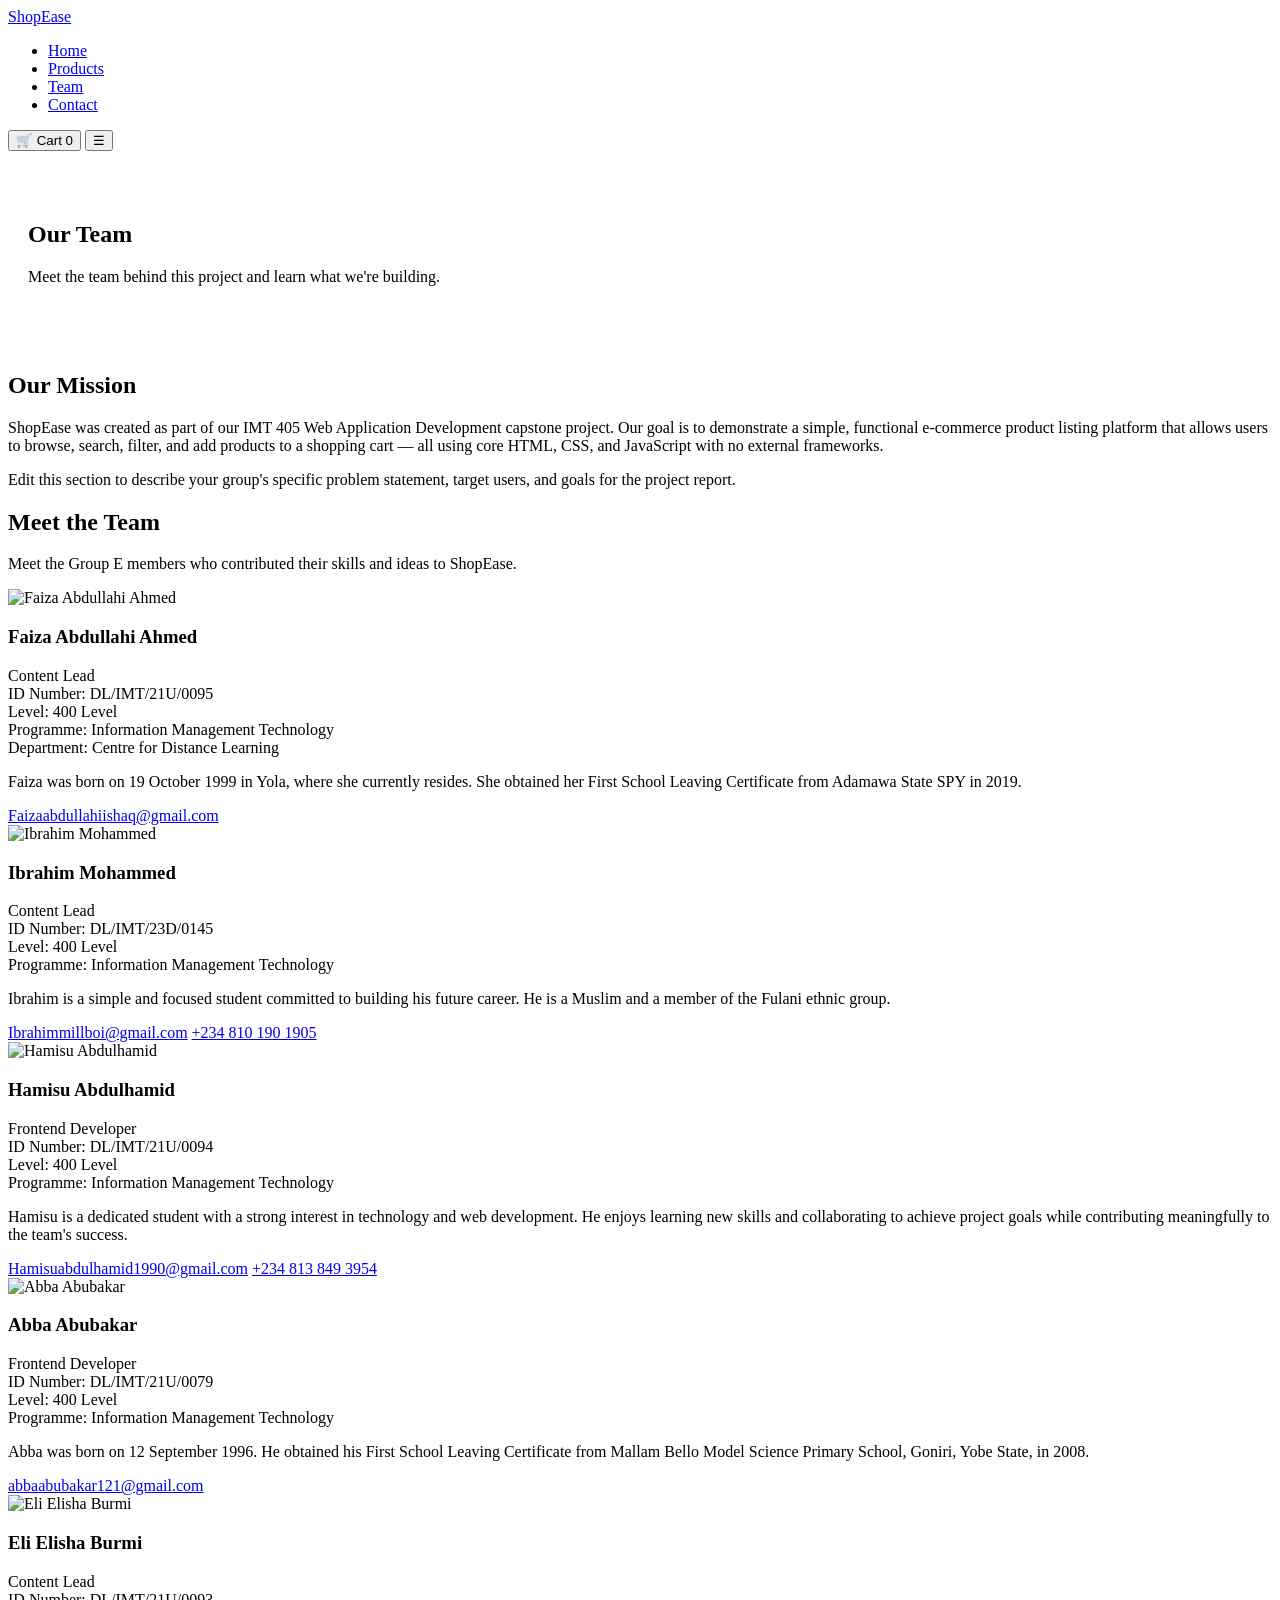
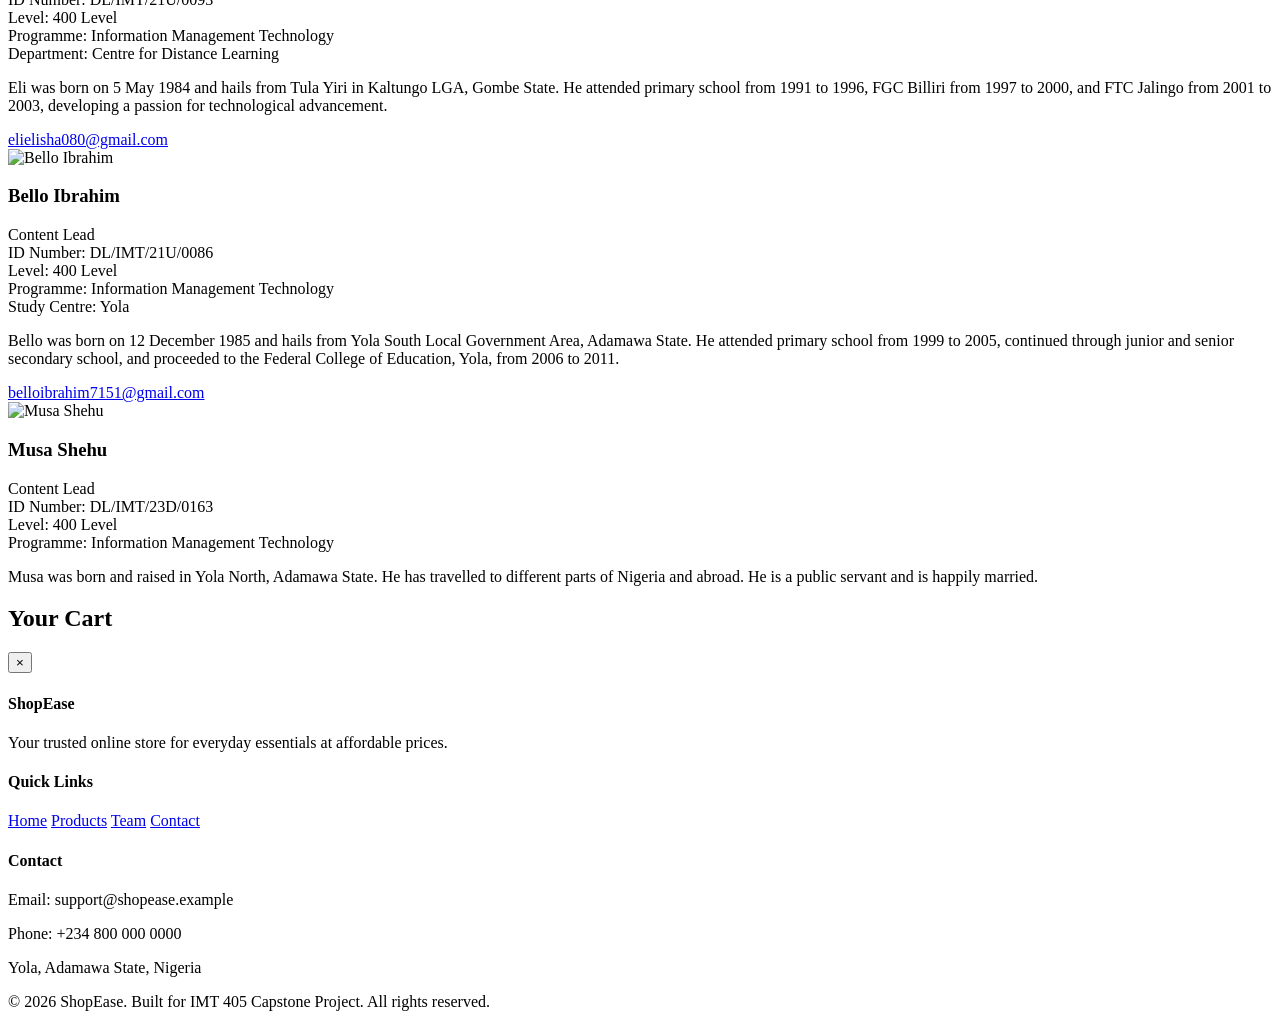
==== about.html @ 023b20e0 "Add files via upload" ====
<!DOCTYPE html>
<html lang="en">
<head>
  <meta charset="UTF-8">
  <meta name="viewport" content="width=device-width, initial-scale=1.0">
  <title>Team — ShopEase</title>
  <link rel="stylesheet" href="css/style.css">
</head>
<body>

  <!-- ===== Header ===== -->
  <header>
    <nav class="navbar">
      <a href="index.html" class="logo">Shop<span>Ease</span></a>
      <ul class="nav-links" id="navLinks">
        <li><a href="index.html">Home</a></li>
        <li><a href="products.html">Products</a></li>
        <li><a href="about.html" class="active">Team</a></li>
        <li><a href="contact.html">Contact</a></li>
      </ul>
      <button class="nav-cart" id="cartBtn">
        🛒 Cart <span class="cart-count" id="cartCount">0</span>
      </button>
      <button class="menu-toggle" id="menuToggle" aria-label="Toggle menu">☰</button>
    </nav>
  </header>

  <!-- ===== Page Header ===== -->
  <section class="hero" style="padding:50px 20px;">
    <h1>Our Team</h1>
    <p>Meet the team behind this project and learn what we're building.</p>
  </section>

  <!-- ===== Mission ===== -->
  <section class="mission-section">
    <div class="mission-content">
      <h2>Our Mission</h2>
      <p>
        ShopEase was created as part of our IMT 405 Web Application Development capstone project.
        Our goal is to demonstrate a simple, functional e-commerce product listing platform that allows
        users to browse, search, filter, and add products to a shopping cart — all using core HTML, CSS,
        and JavaScript with no external frameworks.
      </p>
      <p>
        Edit this section to describe your group's specific problem statement, target users, and goals
        for the project report.
      </p>
    </div>
  </section>

  <!-- ===== Team Grid ===== -->
  <section class="section">
    <h2 class="section-title">Meet the Team</h2>
    <p class="section-subtitle">
      Meet the Group E members who contributed their skills and ideas to ShopEase.
    </p>

    <div class="team-grid">

      <!-- ===== TEAM MEMBER 1 ===== -->
      <div class="team-card">
        <img src="images/faiza.jpeg" alt="Faiza Abdullahi Ahmed" class="team-photo">
        <div class="team-info">
          <h3>Faiza Abdullahi Ahmed</h3>
          <div class="team-role">Content Lead</div>
          <div class="team-meta">
            ID Number: DL/IMT/21U/0095<br>
            Level: 400 Level<br>
            Programme: Information Management Technology<br>
            Department: Centre for Distance Learning
          </div>
          <p class="team-bio">
            Faiza was born on 19 October 1999 in Yola, where she currently resides. She
            obtained her First School Leaving Certificate from Adamawa State SPY in 2019.
          </p>
          <div class="team-links">
            <a href="mailto:Faizaabdullahiishaq@gmail.com">Faizaabdullahiishaq@gmail.com</a>
          </div>
        </div>
      </div>

      <!-- ===== TEAM MEMBER 2 ===== -->
      <div class="team-card">
        <img src="images/ibrahim.jpeg" alt="Ibrahim Mohammed" class="team-photo">
        <div class="team-info">
          <h3>Ibrahim Mohammed</h3>
          <div class="team-role">Content Lead</div>
          <div class="team-meta">
            ID Number: DL/IMT/23D/0145<br>
            Level: 400 Level<br>
            Programme: Information Management Technology
          </div>
          <p class="team-bio">
            Ibrahim is a simple and focused student committed to building his future career.
            He is a Muslim and a member of the Fulani ethnic group.
          </p>
          <div class="team-links">
            <a href="mailto:Ibrahimmillboi@gmail.com">Ibrahimmillboi@gmail.com</a>
            <a href="tel:+2348101901905">+234 810 190 1905</a>
          </div>
        </div>
      </div>

      <!-- ===== TEAM MEMBER 3 ===== -->
      <div class="team-card">
        <img src="images/hamisu.jpeg" alt="Hamisu Abdulhamid" class="team-photo">
        <div class="team-info">
          <h3>Hamisu Abdulhamid</h3>
          <div class="team-role">Frontend Developer</div>
          <div class="team-meta">
            ID Number: DL/IMT/21U/0094<br>
            Level: 400 Level<br>
            Programme: Information Management Technology
          </div>
          <p class="team-bio">
            Hamisu is a dedicated student with a strong interest in technology and web
            development. He enjoys learning new skills and collaborating to achieve project
            goals while contributing meaningfully to the team's success.
          </p>
          <div class="team-links">
            <a href="mailto:Hamisuabdulhamid1990@gmail.com">Hamisuabdulhamid1990@gmail.com</a>
            <a href="tel:+2348138493954">+234 813 849 3954</a>
          </div>
        </div>
      </div>

      <!-- ===== TEAM MEMBER 4 ===== -->
      <div class="team-card">
        <img src="images/abba.jpeg" alt="Abba Abubakar" class="team-photo">
        <div class="team-info">
          <h3>Abba Abubakar</h3>
          <div class="team-role">Frontend Developer</div>
          <div class="team-meta">
            ID Number: DL/IMT/21U/0079<br>
            Level: 400 Level<br>
            Programme: Information Management Technology
          </div>
          <p class="team-bio">
            Abba was born on 12 September 1996. He obtained his First School Leaving
            Certificate from Mallam Bello Model Science Primary School, Goniri, Yobe State,
            in 2008.
          </p>
          <div class="team-links">
            <a href="mailto:abbaabubakar121@gmail.com">abbaabubakar121@gmail.com</a>
          </div>
        </div>
      </div>

      <!-- ===== TEAM MEMBER 5 ===== -->
      <div class="team-card">
        <img src="images/eli.jpeg" alt="Eli Elisha Burmi" class="team-photo">
        <div class="team-info">
          <h3>Eli Elisha Burmi</h3>
          <div class="team-role">Content Lead</div>
          <div class="team-meta">
            ID Number: DL/IMT/21U/0093<br>
            Level: 400 Level<br>
            Programme: Information Management Technology<br>
            Department: Centre for Distance Learning
          </div>
          <p class="team-bio">
            Eli was born on 5 May 1984 and hails from Tula Yiri in Kaltungo LGA, Gombe
            State. He attended primary school from 1991 to 1996, FGC Billiri from 1997 to
            2000, and FTC Jalingo from 2001 to 2003, developing a passion for technological
            advancement.
          </p>
          <div class="team-links">
            <a href="mailto:elielisha080@gmail.com">elielisha080@gmail.com</a>
          </div>
        </div>
      </div>

      <!-- ===== TEAM MEMBER 6 ===== -->
      <div class="team-card">
        <img src="images/bello-ibrahim.jpeg" alt="Bello Ibrahim" class="team-photo">
        <div class="team-info">
          <h3>Bello Ibrahim</h3>
          <div class="team-role">Content Lead</div>
          <div class="team-meta">
            ID Number: DL/IMT/21U/0086<br>
            Level: 400 Level<br>
            Programme: Information Management Technology<br>
            Study Centre: Yola
          </div>
          <p class="team-bio">
            Bello was born on 12 December 1985 and hails from Yola South Local
            Government Area, Adamawa State. He attended primary school from 1999 to
            2005, continued through junior and senior secondary school, and proceeded
            to the Federal College of Education, Yola, from 2006 to 2011.
          </p>
          <div class="team-links">
            <a href="mailto:belloibrahim7151@gmail.com">belloibrahim7151@gmail.com</a>
          </div>
        </div>
      </div>

      <!-- ===== TEAM MEMBER 7 ===== -->
      <div class="team-card">
        <img src="images/musa-shehu.jpeg" alt="Musa Shehu" class="team-photo">
        <div class="team-info">
          <h3>Musa Shehu</h3>
          <div class="team-role">Content Lead</div>
          <div class="team-meta">
            ID Number: DL/IMT/23D/0163<br>
            Level: 400 Level<br>
            Programme: Information Management Technology
          </div>
          <p class="team-bio">
            Musa was born and raised in Yola North, Adamawa State. He has travelled
            to different parts of Nigeria and abroad. He is a public servant and is
            happily married.
          </p>
        </div>
      </div>

    </div>
  </section>

  <!-- ===== Cart Sidebar ===== -->
  <div class="cart-overlay" id="cartOverlay"></div>
  <aside class="cart-sidebar" id="cartSidebar">
    <div class="cart-header">
      <h2>Your Cart</h2>
      <button class="close-cart" id="closeCart" aria-label="Close cart">×</button>
    </div>
    <div class="cart-items" id="cartItems"></div>
    <div class="cart-footer" id="cartFooter" style="display:none;">
      <div class="cart-total">
        <span>Total</span>
        <span id="cartTotal">₦0</span>
      </div>
      <button class="checkout-btn" id="checkoutBtn">Checkout</button>
    </div>
  </aside>

  <!-- ===== Footer ===== -->
  <footer>
    <div class="footer-content">
      <div class="footer-col">
        <h4>ShopEase</h4>
        <p>Your trusted online store for everyday essentials at affordable prices.</p>
      </div>
      <div class="footer-col">
        <h4>Quick Links</h4>
        <a href="index.html">Home</a>
        <a href="products.html">Products</a>
        <a href="about.html">Team</a>
        <a href="contact.html">Contact</a>
      </div>
      <div class="footer-col">
        <h4>Contact</h4>
        <p>Email: support@shopease.example</p>
        <p>Phone: +234 800 000 0000</p>
        <p>Yola, Adamawa State, Nigeria</p>
      </div>
    </div>
    <div class="footer-bottom">
      &copy; 2026 ShopEase. Built for IMT 405 Capstone Project. All rights reserved.
    </div>
  </footer>

  <script src="js/products.js"></script>
  <script src="js/cart.js"></script>
</body>
</html>
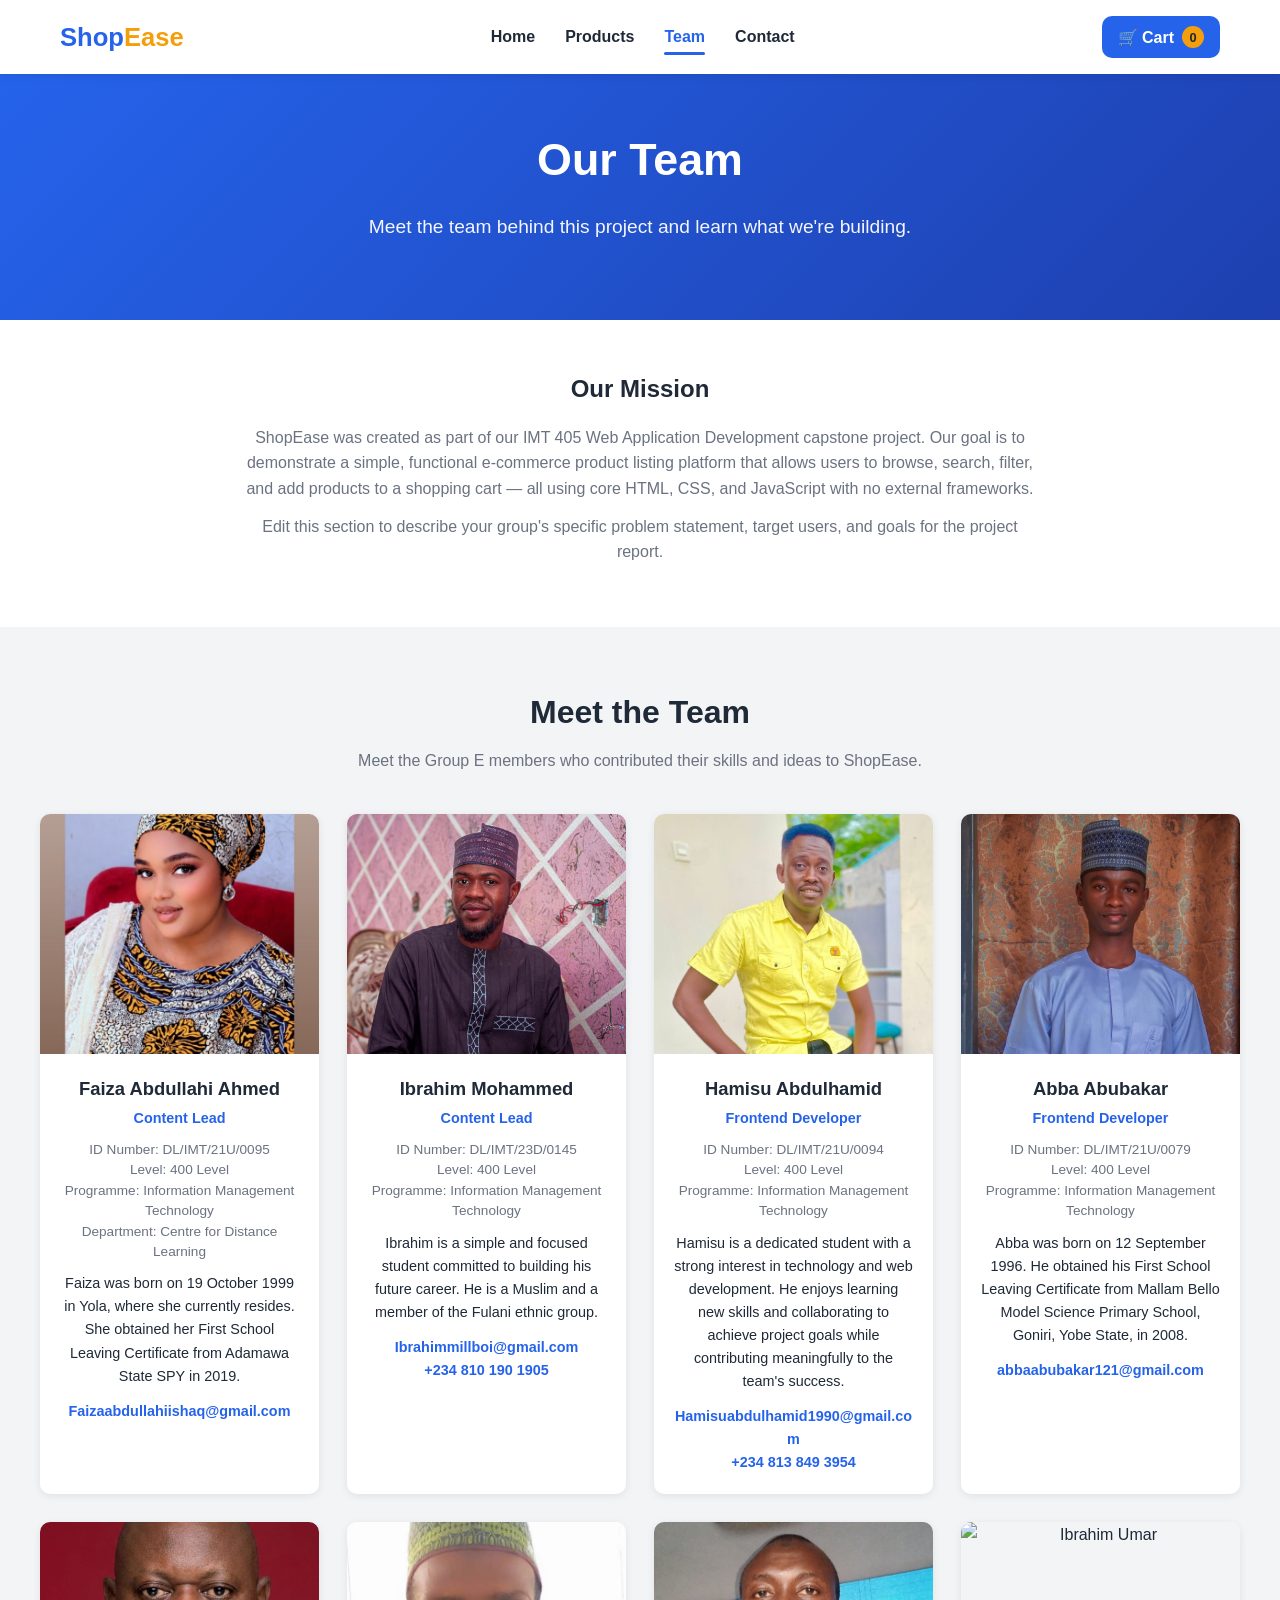
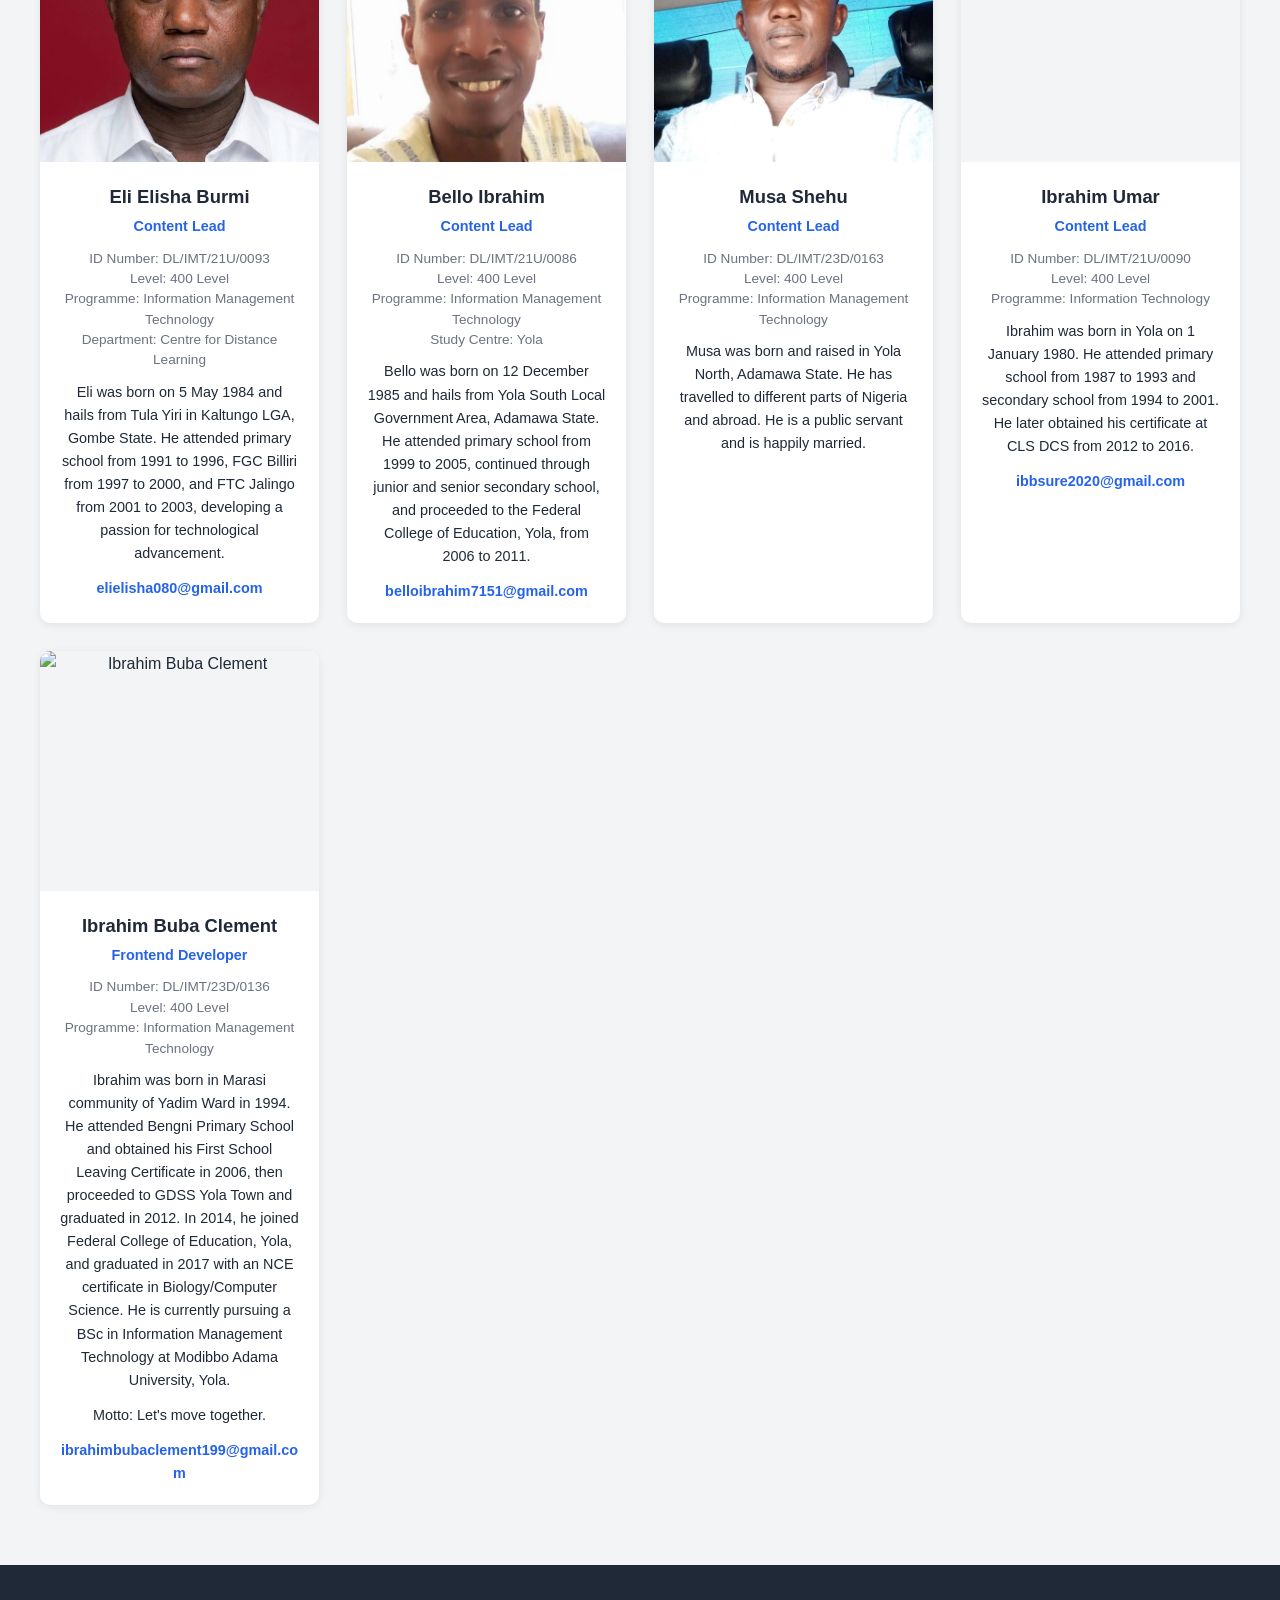
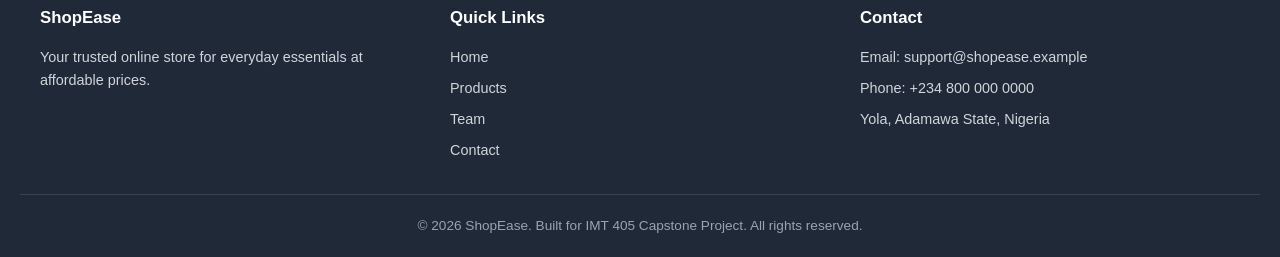
==== commit 8d330d27: "Update about.html" ====
--- a/about.html
+++ b/about.html
@@ -213,6 +213,56 @@
         </div>
       </div>
 
+      <!-- ===== TEAM MEMBER 8 ===== -->
+      <div class="team-card">
+        <img src="images/ibrahim-umar.jpeg" alt="Ibrahim Umar" class="team-photo">
+        <div class="team-info">
+          <h3>Ibrahim Umar</h3>
+          <div class="team-role">Content Lead</div>
+          <div class="team-meta">
+            ID Number: DL/IMT/21U/0090<br>
+            Level: 400 Level<br>
+            Programme: Information Technology
+          </div>
+          <p class="team-bio">
+            Ibrahim was born in Yola on 1 January 1980. He attended primary school from
+            1987 to 1993 and secondary school from 1994 to 2001. He later obtained his
+            certificate at CLS DCS from 2012 to 2016.
+          </p>
+          <div class="team-links">
+            <a href="mailto:ibbsure2020@gmail.com">ibbsure2020@gmail.com</a>
+          </div>
+        </div>
+      </div>
+
+      <!-- ===== TEAM MEMBER 9 ===== -->
+      <div class="team-card">
+        <img src="images/ibrahim-buba.jpeg" alt="Ibrahim Buba Clement" class="team-photo">
+        <div class="team-info">
+          <h3>Ibrahim Buba Clement</h3>
+          <div class="team-role">Frontend Developer</div>
+          <div class="team-meta">
+            ID Number: DL/IMT/23D/0136<br>
+            Level: 400 Level<br>
+            Programme: Information Management Technology
+          </div>
+          <p class="team-bio">
+            Ibrahim was born in Marasi community of Yadim Ward in 1994. He attended
+            Bengni Primary School and obtained his First School Leaving Certificate in
+            2006, then proceeded to GDSS Yola Town and graduated in 2012. In 2014, he
+            joined Federal College of Education, Yola, and graduated in 2017 with an NCE
+            certificate in Biology/Computer Science. He is currently pursuing a BSc in
+            Information Management Technology at Modibbo Adama University, Yola.
+          </p>
+          <p class="team-bio">
+            Motto: Let's move together.
+          </p>
+          <div class="team-links">
+            <a href="mailto:ibrahimbubaclement199@gmail.com">ibrahimbubaclement199@gmail.com</a>
+          </div>
+        </div>
+      </div>
+
     </div>
   </section>
 
--- a/css/style.css
+++ b/css/style.css
@@ -0,0 +1,1040 @@
+/* ============================
+   ShopEase - Global Styles
+   ============================ */
+
+:root {
+  --primary: #2563eb;
+  --primary-dark: #1d4ed8;
+  --accent: #f59e0b;
+  --dark: #1f2937;
+  --gray: #6b7280;
+  --light-gray: #f3f4f6;
+  --border: #e5e7eb;
+  --white: #ffffff;
+  --success: #16a34a;
+  --danger: #dc2626;
+  --radius: 10px;
+  --shadow: 0 2px 8px rgba(0, 0, 0, 0.08);
+  --shadow-hover: 0 6px 18px rgba(0, 0, 0, 0.12);
+}
+
+* {
+  margin: 0;
+  padding: 0;
+  box-sizing: border-box;
+}
+
+body {
+  font-family: 'Segoe UI', Tahoma, Geneva, Verdana, sans-serif;
+  color: var(--dark);
+  background-color: var(--light-gray);
+  line-height: 1.6;
+}
+
+img {
+  max-width: 100%;
+  display: block;
+}
+
+a {
+  text-decoration: none;
+  color: inherit;
+}
+
+ul {
+  list-style: none;
+}
+
+.container {
+  max-width: 1200px;
+  margin: 0 auto;
+  padding: 0 20px;
+}
+
+/* ============================
+   Header / Navigation
+   ============================ */
+header {
+  background-color: var(--white);
+  box-shadow: var(--shadow);
+  position: sticky;
+  top: 0;
+  z-index: 1000;
+}
+
+.navbar {
+  display: flex;
+  align-items: center;
+  justify-content: space-between;
+  padding: 16px 20px;
+  max-width: 1200px;
+  margin: 0 auto;
+}
+
+.logo {
+  font-size: 1.6rem;
+  font-weight: 800;
+  color: var(--primary);
+}
+
+.logo span {
+  color: var(--accent);
+}
+
+.nav-links {
+  display: flex;
+  gap: 30px;
+}
+
+.nav-links a {
+  font-weight: 600;
+  color: var(--dark);
+  transition: color 0.2s;
+  padding: 6px 0;
+  position: relative;
+}
+
+.nav-links a:hover,
+.nav-links a.active {
+  color: var(--primary);
+}
+
+.nav-links a.active::after {
+  content: '';
+  position: absolute;
+  bottom: -4px;
+  left: 0;
+  right: 0;
+  height: 3px;
+  background: var(--primary);
+  border-radius: 2px;
+}
+
+.nav-cart {
+  display: flex;
+  align-items: center;
+  gap: 8px;
+  font-weight: 700;
+  background: var(--primary);
+  color: var(--white);
+  padding: 10px 16px;
+  border-radius: var(--radius);
+  cursor: pointer;
+  border: none;
+  font-size: 1rem;
+  transition: background 0.2s;
+}
+
+.nav-cart:hover {
+  background: var(--primary-dark);
+}
+
+.cart-count {
+  background: var(--accent);
+  color: var(--dark);
+  border-radius: 50%;
+  font-size: 0.8rem;
+  width: 22px;
+  height: 22px;
+  display: flex;
+  align-items: center;
+  justify-content: center;
+  font-weight: 800;
+}
+
+.menu-toggle {
+  display: none;
+  background: none;
+  border: none;
+  font-size: 1.8rem;
+  cursor: pointer;
+  color: var(--dark);
+}
+
+/* ============================
+   Hero Section
+   ============================ */
+.hero {
+  background: linear-gradient(135deg, var(--primary) 0%, #1e40af 100%);
+  color: var(--white);
+  padding: 80px 20px;
+  text-align: center;
+}
+
+.hero h1 {
+  font-size: 2.8rem;
+  margin-bottom: 16px;
+}
+
+.hero p {
+  font-size: 1.2rem;
+  max-width: 600px;
+  margin: 0 auto 28px;
+  opacity: 0.95;
+}
+
+.btn {
+  display: inline-block;
+  background: var(--accent);
+  color: var(--dark);
+  padding: 14px 32px;
+  border-radius: var(--radius);
+  font-weight: 700;
+  font-size: 1rem;
+  border: none;
+  cursor: pointer;
+  transition: transform 0.2s, box-shadow 0.2s;
+}
+
+.btn:hover {
+  transform: translateY(-2px);
+  box-shadow: var(--shadow-hover);
+}
+
+.btn-secondary {
+  background: var(--white);
+  color: var(--primary);
+}
+
+.btn-outline {
+  background: transparent;
+  border: 2px solid var(--white);
+  color: var(--white);
+}
+
+/* ============================
+   Section Headings
+   ============================ */
+.section {
+  padding: 60px 20px;
+}
+
+.section-title {
+  text-align: center;
+  font-size: 2rem;
+  margin-bottom: 10px;
+}
+
+.section-subtitle {
+  text-align: center;
+  color: var(--gray);
+  margin-bottom: 40px;
+  max-width: 600px;
+  margin-left: auto;
+  margin-right: auto;
+}
+
+/* ============================
+   Features (Home page)
+   ============================ */
+.features-grid {
+  display: grid;
+  grid-template-columns: repeat(auto-fit, minmax(220px, 1fr));
+  gap: 24px;
+  max-width: 1200px;
+  margin: 0 auto;
+}
+
+.feature-card {
+  background: var(--white);
+  border-radius: var(--radius);
+  padding: 30px 20px;
+  text-align: center;
+  box-shadow: var(--shadow);
+  transition: transform 0.2s, box-shadow 0.2s;
+}
+
+.feature-card:hover {
+  transform: translateY(-5px);
+  box-shadow: var(--shadow-hover);
+}
+
+.feature-icon {
+  font-size: 2.5rem;
+  margin-bottom: 14px;
+}
+
+.feature-card h3 {
+  margin-bottom: 8px;
+}
+
+.feature-card p {
+  color: var(--gray);
+  font-size: 0.95rem;
+}
+
+/* ============================
+   Featured Products Preview (Home)
+   ============================ */
+.preview-grid {
+  display: grid;
+  grid-template-columns: repeat(auto-fit, minmax(220px, 1fr));
+  gap: 24px;
+  max-width: 1200px;
+  margin: 0 auto 30px;
+}
+
+.view-all-wrap {
+  text-align: center;
+}
+
+/* ============================
+   Products Page
+   ============================ */
+.shop-layout {
+  display: grid;
+  grid-template-columns: 250px 1fr;
+  gap: 30px;
+  max-width: 1200px;
+  margin: 0 auto;
+  padding: 40px 20px;
+  align-items: start;
+}
+
+.filters {
+  background: var(--white);
+  border-radius: var(--radius);
+  padding: 24px;
+  box-shadow: var(--shadow);
+  position: sticky;
+  top: 90px;
+}
+
+.filters h3 {
+  margin-bottom: 16px;
+  font-size: 1.1rem;
+}
+
+.filter-group {
+  margin-bottom: 24px;
+}
+
+.filter-group label {
+  display: block;
+  margin-bottom: 8px;
+  font-weight: 600;
+  font-size: 0.95rem;
+}
+
+.filter-group select,
+.filter-group input[type="text"] {
+  width: 100%;
+  padding: 10px;
+  border: 1px solid var(--border);
+  border-radius: 6px;
+  font-size: 0.95rem;
+}
+
+.filter-options label {
+  font-weight: 400;
+  display: flex;
+  align-items: center;
+  gap: 8px;
+  margin-bottom: 8px;
+  cursor: pointer;
+}
+
+.filter-options input {
+  cursor: pointer;
+}
+
+.price-range {
+  display: flex;
+  align-items: center;
+  gap: 10px;
+  font-size: 0.9rem;
+}
+
+.price-range input[type="range"] {
+  flex: 1;
+}
+
+#clearFiltersBtn {
+  width: 100%;
+  padding: 10px;
+  background: var(--light-gray);
+  border: 1px solid var(--border);
+  border-radius: 6px;
+  cursor: pointer;
+  font-weight: 600;
+  transition: background 0.2s;
+}
+
+#clearFiltersBtn:hover {
+  background: var(--border);
+}
+
+.products-area-top {
+  display: flex;
+  justify-content: space-between;
+  align-items: center;
+  margin-bottom: 20px;
+  flex-wrap: wrap;
+  gap: 12px;
+}
+
+#resultsCount {
+  color: var(--gray);
+  font-size: 0.95rem;
+}
+
+.products-grid {
+  display: grid;
+  grid-template-columns: repeat(auto-fill, minmax(230px, 1fr));
+  gap: 24px;
+}
+
+.product-card {
+  background: var(--white);
+  border-radius: var(--radius);
+  overflow: hidden;
+  box-shadow: var(--shadow);
+  transition: transform 0.2s, box-shadow 0.2s;
+  display: flex;
+  flex-direction: column;
+}
+
+.product-card:hover {
+  transform: translateY(-4px);
+  box-shadow: var(--shadow-hover);
+}
+
+.product-img {
+  width: 100%;
+  height: 180px;
+  object-fit: cover;
+  background: var(--light-gray);
+}
+
+.product-info {
+  padding: 16px;
+  display: flex;
+  flex-direction: column;
+  flex: 1;
+}
+
+.product-category {
+  font-size: 0.75rem;
+  color: var(--primary);
+  font-weight: 700;
+  text-transform: uppercase;
+  letter-spacing: 0.5px;
+  margin-bottom: 6px;
+}
+
+.product-name {
+  font-size: 1.05rem;
+  font-weight: 700;
+  margin-bottom: 6px;
+}
+
+.product-desc {
+  color: var(--gray);
+  font-size: 0.85rem;
+  margin-bottom: 12px;
+  flex: 1;
+}
+
+.product-price {
+  font-size: 1.2rem;
+  font-weight: 800;
+  color: var(--dark);
+  margin-bottom: 12px;
+}
+
+.product-price .old-price {
+  font-size: 0.85rem;
+  color: var(--gray);
+  text-decoration: line-through;
+  font-weight: 400;
+  margin-left: 6px;
+}
+
+.add-to-cart-btn {
+  width: 100%;
+  padding: 10px;
+  background: var(--primary);
+  color: var(--white);
+  border: none;
+  border-radius: 6px;
+  font-weight: 700;
+  cursor: pointer;
+  transition: background 0.2s;
+}
+
+.add-to-cart-btn:hover {
+  background: var(--primary-dark);
+}
+
+.add-to-cart-btn.added {
+  background: var(--success);
+}
+
+.no-results {
+  text-align: center;
+  padding: 60px 20px;
+  color: var(--gray);
+  grid-column: 1 / -1;
+}
+
+/* ============================
+   Cart Sidebar
+   ============================ */
+.cart-overlay {
+  position: fixed;
+  inset: 0;
+  background: rgba(0, 0, 0, 0.5);
+  z-index: 1100;
+  opacity: 0;
+  visibility: hidden;
+  transition: opacity 0.3s;
+}
+
+.cart-overlay.open {
+  opacity: 1;
+  visibility: visible;
+}
+
+.cart-sidebar {
+  position: fixed;
+  top: 0;
+  right: 0;
+  width: 360px;
+  max-width: 90%;
+  height: 100vh;
+  height: 100dvh;
+  background: var(--white);
+  z-index: 1200;
+  display: flex;
+  flex-direction: column;
+  transform: translateX(calc(100% + 24px));
+  visibility: hidden;
+  transition: transform 0.3s ease, visibility 0s linear 0.3s;
+  box-shadow: -4px 0 20px rgba(0, 0, 0, 0.15);
+  will-change: transform;
+}
+
+.cart-sidebar.open {
+  transform: translateX(0);
+  visibility: visible;
+  transition-delay: 0s;
+}
+
+body.cart-open {
+  overflow: hidden;
+}
+
+.cart-header {
+  display: flex;
+  justify-content: space-between;
+  align-items: center;
+  padding: 20px;
+  border-bottom: 1px solid var(--border);
+}
+
+.cart-header h2 {
+  font-size: 1.3rem;
+}
+
+.close-cart {
+  background: none;
+  border: none;
+  font-size: 1.6rem;
+  cursor: pointer;
+  color: var(--gray);
+}
+
+.cart-items {
+  flex: 1;
+  overflow-y: auto;
+  padding: 10px 20px;
+}
+
+.cart-item {
+  display: flex;
+  gap: 12px;
+  padding: 14px 0;
+  border-bottom: 1px solid var(--border);
+}
+
+.cart-item img {
+  width: 60px;
+  height: 60px;
+  object-fit: cover;
+  border-radius: 6px;
+}
+
+.cart-item-info {
+  flex: 1;
+}
+
+.cart-item-info h4 {
+  font-size: 0.95rem;
+  margin-bottom: 4px;
+}
+
+.cart-item-price {
+  color: var(--primary);
+  font-weight: 700;
+  font-size: 0.9rem;
+}
+
+.cart-item-qty {
+  display: flex;
+  align-items: center;
+  gap: 8px;
+  margin-top: 8px;
+}
+
+.qty-btn {
+  width: 26px;
+  height: 26px;
+  border: 1px solid var(--border);
+  background: var(--white);
+  border-radius: 4px;
+  cursor: pointer;
+  font-weight: 700;
+  font-size: 1rem;
+  line-height: 1;
+}
+
+.qty-btn:hover {
+  background: var(--light-gray);
+}
+
+.remove-item {
+  background: none;
+  border: none;
+  color: var(--danger);
+  cursor: pointer;
+  font-size: 0.85rem;
+  font-weight: 600;
+  margin-left: auto;
+}
+
+.cart-empty {
+  text-align: center;
+  color: var(--gray);
+  padding: 40px 20px;
+}
+
+.cart-footer {
+  border-top: 1px solid var(--border);
+  padding: 20px;
+}
+
+.cart-total {
+  display: flex;
+  justify-content: space-between;
+  font-size: 1.1rem;
+  font-weight: 800;
+  margin-bottom: 16px;
+}
+
+.checkout-btn {
+  width: 100%;
+  padding: 14px;
+  background: var(--accent);
+  color: var(--dark);
+  border: none;
+  border-radius: var(--radius);
+  font-weight: 800;
+  font-size: 1rem;
+  cursor: pointer;
+}
+
+.checkout-btn:hover {
+  opacity: 0.9;
+}
+
+/* ============================
+   Toast notification
+   ============================ */
+.toast {
+  position: fixed;
+  bottom: 24px;
+  right: 24px;
+  background: var(--dark);
+  color: var(--white);
+  padding: 14px 22px;
+  border-radius: 8px;
+  font-weight: 600;
+  z-index: 1300;
+  opacity: 0;
+  transform: translateY(20px);
+  transition: opacity 0.3s, transform 0.3s;
+  pointer-events: none;
+}
+
+.toast.show {
+  opacity: 1;
+  transform: translateY(0);
+}
+
+/* ============================
+   Team page
+   ============================ */
+.team-grid {
+  display: grid;
+  grid-template-columns: repeat(auto-fit, minmax(260px, 1fr));
+  gap: 28px;
+  max-width: 1200px;
+  margin: 0 auto;
+}
+
+.team-card {
+  background: var(--white);
+  border-radius: var(--radius);
+  overflow: hidden;
+  box-shadow: var(--shadow);
+  text-align: center;
+  transition: transform 0.2s, box-shadow 0.2s;
+}
+
+.team-card:hover {
+  transform: translateY(-4px);
+  box-shadow: var(--shadow-hover);
+}
+
+.team-photo {
+  width: 100%;
+  height: 240px;
+  object-fit: cover;
+  background: var(--light-gray);
+}
+
+.team-info {
+  padding: 20px;
+}
+
+.team-info h3 {
+  font-size: 1.15rem;
+  margin-bottom: 4px;
+}
+
+.team-role {
+  color: var(--primary);
+  font-weight: 700;
+  font-size: 0.9rem;
+  margin-bottom: 10px;
+}
+
+.team-meta {
+  font-size: 0.85rem;
+  color: var(--gray);
+  margin-bottom: 10px;
+  line-height: 1.5;
+}
+
+.team-bio {
+  font-size: 0.9rem;
+  color: var(--dark);
+  margin-bottom: 12px;
+}
+
+.team-links a {
+  display: block;
+  color: var(--primary);
+  font-weight: 600;
+  font-size: 0.9rem;
+  overflow-wrap: anywhere;
+}
+
+.mission-section {
+  background: var(--white);
+  padding: 50px 20px;
+}
+
+.mission-content {
+  max-width: 800px;
+  margin: 0 auto;
+  text-align: center;
+}
+
+.mission-content h2 {
+  margin-bottom: 16px;
+}
+
+.mission-content p {
+  color: var(--gray);
+  margin-bottom: 12px;
+}
+
+/* ============================
+   Contact Page
+   ============================ */
+.contact-layout {
+  display: grid;
+  grid-template-columns: 1fr 1fr;
+  gap: 40px;
+  max-width: 1100px;
+  margin: 0 auto;
+  align-items: start;
+}
+
+.contact-form {
+  background: var(--white);
+  border-radius: var(--radius);
+  padding: 30px;
+  box-shadow: var(--shadow);
+}
+
+.form-group {
+  margin-bottom: 18px;
+}
+
+.form-group label {
+  display: block;
+  margin-bottom: 6px;
+  font-weight: 600;
+  font-size: 0.95rem;
+}
+
+.form-group input,
+.form-group select,
+.form-group textarea {
+  width: 100%;
+  padding: 12px;
+  border: 1px solid var(--border);
+  border-radius: 6px;
+  font-size: 0.95rem;
+  font-family: inherit;
+}
+
+.form-group textarea {
+  resize: vertical;
+  min-height: 120px;
+}
+
+.error-msg {
+  color: var(--danger);
+  font-size: 0.82rem;
+  margin-top: 4px;
+  display: none;
+}
+
+.form-group.invalid input,
+.form-group.invalid textarea,
+.form-group.invalid select {
+  border-color: var(--danger);
+}
+
+.form-group.invalid .error-msg {
+  display: block;
+}
+
+.form-success {
+  display: none;
+  background: #dcfce7;
+  color: var(--success);
+  padding: 14px;
+  border-radius: 8px;
+  margin-bottom: 18px;
+  font-weight: 600;
+  text-align: center;
+}
+
+.form-success.show {
+  display: block;
+}
+
+.contact-info {
+  background: var(--white);
+  border-radius: var(--radius);
+  padding: 30px;
+  box-shadow: var(--shadow);
+}
+
+.contact-info h3 {
+  margin-bottom: 16px;
+}
+
+.info-item {
+  display: flex;
+  gap: 14px;
+  margin-bottom: 18px;
+  align-items: flex-start;
+}
+
+.info-icon {
+  font-size: 1.4rem;
+  flex-shrink: 0;
+}
+
+.info-item h4 {
+  font-size: 0.95rem;
+  margin-bottom: 2px;
+}
+
+.info-item p {
+  color: var(--gray);
+  font-size: 0.9rem;
+}
+
+.map-placeholder {
+  margin-top: 20px;
+  border-radius: 8px;
+  overflow: hidden;
+  border: 1px solid var(--border);
+}
+
+.map-placeholder iframe {
+  width: 100%;
+  height: 200px;
+  border: 0;
+  display: block;
+}
+
+/* ============================
+   FAQ accordion (Contact page interactive extra)
+   ============================ */
+.faq-section {
+  max-width: 800px;
+  margin: 50px auto 0;
+}
+
+.faq-item {
+  background: var(--white);
+  border-radius: 8px;
+  margin-bottom: 12px;
+  box-shadow: var(--shadow);
+  overflow: hidden;
+}
+
+.faq-question {
+  padding: 16px 20px;
+  cursor: pointer;
+  font-weight: 700;
+  display: flex;
+  justify-content: space-between;
+  align-items: center;
+}
+
+.faq-answer {
+  padding: 0 20px;
+  max-height: 0;
+  overflow: hidden;
+  transition: max-height 0.3s ease, padding 0.3s ease;
+  color: var(--gray);
+}
+
+.faq-item.open .faq-answer {
+  max-height: 200px;
+  padding: 0 20px 16px;
+}
+
+.faq-item.open .faq-toggle {
+  transform: rotate(45deg);
+}
+
+.faq-toggle {
+  transition: transform 0.2s;
+  font-size: 1.3rem;
+  color: var(--primary);
+}
+
+/* ============================
+   Footer
+   ============================ */
+footer {
+  background: var(--dark);
+  color: var(--white);
+  padding: 40px 20px 20px;
+  margin-top: 0;
+}
+
+.footer-content {
+  max-width: 1200px;
+  margin: 0 auto;
+  display: grid;
+  grid-template-columns: repeat(auto-fit, minmax(200px, 1fr));
+  gap: 30px;
+  margin-bottom: 24px;
+}
+
+.footer-col h4 {
+  margin-bottom: 14px;
+  font-size: 1.05rem;
+}
+
+.footer-col p,
+.footer-col a {
+  color: #d1d5db;
+  font-size: 0.9rem;
+  display: block;
+  margin-bottom: 8px;
+}
+
+.footer-col a:hover {
+  color: var(--white);
+}
+
+.footer-bottom {
+  text-align: center;
+  border-top: 1px solid #374151;
+  padding-top: 20px;
+  font-size: 0.85rem;
+  color: #9ca3af;
+}
+
+/* ============================
+   Responsive
+   ============================ */
+@media (max-width: 900px) {
+  .shop-layout {
+    grid-template-columns: 1fr;
+  }
+
+  .filters {
+    position: static;
+  }
+
+  .contact-layout {
+    grid-template-columns: 1fr;
+  }
+}
+
+@media (max-width: 768px) {
+  .menu-toggle {
+    display: block;
+  }
+
+  .nav-links {
+    position: absolute;
+    top: 100%;
+    left: 0;
+    right: 0;
+    background: var(--white);
+    flex-direction: column;
+    padding: 10px 20px;
+    box-shadow: var(--shadow);
+    display: none;
+    gap: 14px;
+  }
+
+  .nav-links.open {
+    display: flex;
+  }
+
+  .hero h1 {
+    font-size: 2rem;
+  }
+
+  .hero p {
+    font-size: 1rem;
+  }
+
+  .cart-sidebar {
+    width: 100%;
+    max-width: none;
+  }
+}
+
+@media (max-width: 480px) {
+  .features-grid,
+  .preview-grid,
+  .products-grid,
+  .team-grid {
+    grid-template-columns: 1fr;
+  }
+}
